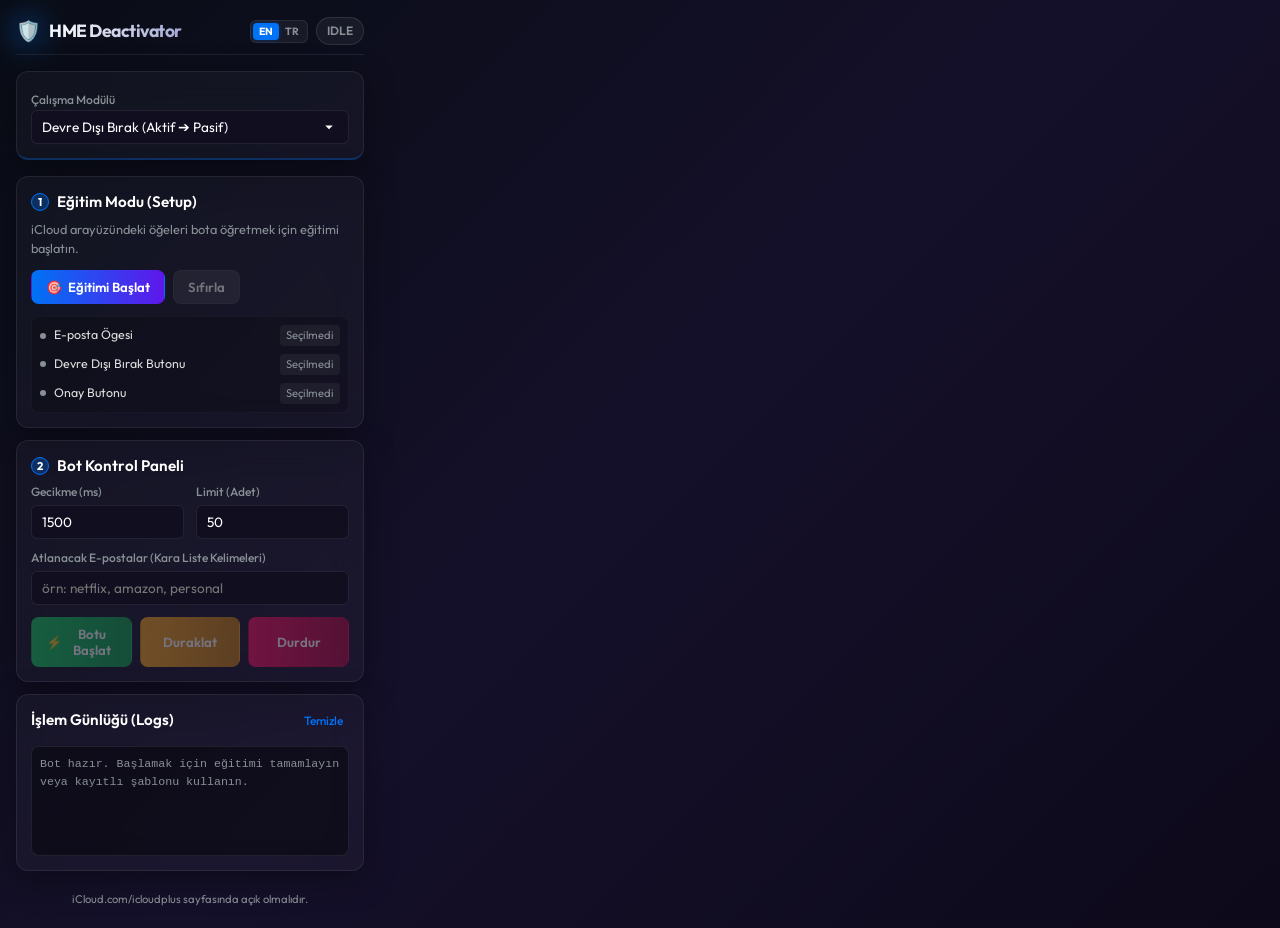
==== popup.html @ a105c4ac "feat: initial release of trainable icloud hide my email bulk deactivator & deleter" ====
<!DOCTYPE html>
<html lang="tr">
<head>
  <meta charset="UTF-8">
  <meta name="viewport" content="width=device-width, initial-scale=1.0">
  <title>iCloud Hide My Email Deactivator</title>
  <link rel="stylesheet" href="popup.css">
  <link rel="preconnect" href="https://fonts.googleapis.com">
  <link rel="preconnect" href="https://fonts.gstatic.com" crossorigin>
  <link href="https://fonts.googleapis.com/css2?family=Outfit:wght@300;400;500;600;700&display=swap" rel="stylesheet">
</head>
<body>
  <div class="app-container">
    <!-- Header -->
    <header class="app-header">
      <div class="logo-area">
        <div class="logo-glow"></div>
        <span class="logo-icon">🛡️</span>
        <h1>HME Deactivator</h1>
      </div>
      <div class="header-right">
        <div class="lang-switch">
          <button id="btnLangEN" class="lang-btn active">EN</button>
          <button id="btnLangTR" class="lang-btn">TR</button>
        </div>
        <div class="status-badge" id="botStatusBadge">Idle</div>
      </div>
    </header>

    <!-- Mode Selector Card -->
    <section class="card glass-card mode-card">
      <div class="form-group">
        <label for="selectMode">Çalışma Modülü</label>
        <select id="selectMode" class="select-dropdown">
          <option value="deactivate">Devre Dışı Bırak (Aktif ➔ Pasif)</option>
          <option value="delete">Kalıcı Olarak Sil (Pasif ➔ Sil)</option>
        </select>
      </div>
    </section>

    <!-- Main Content Grid -->
    <main class="app-content">
      <!-- Section 1: Training -->
      <section class="card glass-card">
        <div class="card-header">
          <span class="step-num">1</span>
          <h2>Eğitim Modu (Setup)</h2>
        </div>
        <p class="card-desc">iCloud arayüzündeki öğeleri bota öğretmek için eğitimi başlatın.</p>
        
        <div class="btn-group">
          <button id="btnStartTraining" class="btn btn-primary">
            <span class="btn-icon">🎯</span> Eğitimi Başlat
          </button>
          <button id="btnResetTraining" class="btn btn-secondary" disabled>
            Sıfırla
          </button>
        </div>

        <!-- Selector status list -->
        <div class="selector-status-list">
          <div class="selector-item" id="selEmail">
            <span class="dot"></span>
            <span class="label">E-posta Ögesi</span>
            <span class="badge" id="badgeEmail">Seçilmedi</span>
          </div>
          <div class="selector-item" id="selDeactivate">
            <span class="dot"></span>
            <span class="label">Devre Dışı Bırak Butonu</span>
            <span class="badge" id="badgeDeactivate">Seçilmedi</span>
          </div>
          <div class="selector-item" id="selConfirm">
            <span class="dot"></span>
            <span class="label">Onay Butonu</span>
            <span class="badge" id="badgeConfirm">Seçilmedi</span>
          </div>
        </div>
      </section>

      <!-- Section 2: Configuration & Control -->
      <section class="card glass-card">
        <div class="card-header">
          <span class="step-num">2</span>
          <h2>Bot Kontrol Paneli</h2>
        </div>
        
        <div class="form-group row">
          <div class="col">
            <label for="inputDelay">Gecikme (ms)</label>
            <input type="number" id="inputDelay" min="500" max="10000" value="1500" step="100">
          </div>
          <div class="col">
            <label for="inputLimit">Limit (Adet)</label>
            <input type="number" id="inputLimit" min="1" max="1000" value="50">
          </div>
        </div>

        <div class="form-group" style="margin-top: 10px; display: flex; flex-direction: column; gap: 4px;">
          <label for="inputFlags">Atlanacak E-postalar (Kara Liste Kelimeleri)</label>
          <input type="text" id="inputFlags" placeholder="örn: netflix, amazon, personal">
        </div>

        <div class="btn-group-row">
          <button id="btnStartBot" class="btn btn-success" disabled>
            <span class="btn-icon">⚡</span> Botu Başlat
          </button>
          <button id="btnPauseBot" class="btn btn-warning" disabled>
            Duraklat
          </button>
          <button id="btnStopBot" class="btn btn-danger" disabled>
            Durdur
          </button>
        </div>

        <!-- Progress bar container -->
        <div class="progress-container hidden" id="progressContainer">
          <div class="progress-info">
            <span id="progressText">İlerleme: 0 / 50</span>
            <span id="progressPercent">0%</span>
          </div>
          <div class="progress-bar-bg">
            <div class="progress-bar-fill" id="progressBarFill" style="width: 0%;"></div>
          </div>
        </div>
      </section>

      <!-- Section 3: Live Logs -->
      <section class="card glass-card log-card">
        <div class="card-header justify-between">
          <h2>İşlem Günlüğü (Logs)</h2>
          <button id="btnClearLogs" class="btn-text">Temizle</button>
        </div>
        <div class="log-console" id="logConsole">
          <div class="log-entry system">Bot hazır. Başlamak için eğitimi tamamlayın veya kayıtlı şablonu kullanın.</div>
        </div>
      </section>
    </main>

    <!-- Footer -->
    <footer class="app-footer">
      <span>iCloud.com/icloudplus sayfasında açık olmalıdır.</span>
    </footer>
  </div>
  <script src="popup.js"></script>
</body>
</html>
---- popup.css ----
/* Global CSS Custom Properties for Design System */
:root {
  --font-family: 'Outfit', -apple-system, BlinkMacSystemFont, 'Segoe UI', Roboto, sans-serif;
  --bg-gradient: linear-gradient(135deg, #090d16 0%, #15102a 50%, #0d091a 100%);
  --card-bg: rgba(255, 255, 255, 0.03);
  --card-border: rgba(255, 255, 255, 0.08);
  --glass-glow: 0 8px 32px 0 rgba(0, 0, 0, 0.37);
  
  /* Accent Colors */
  --color-primary: #0072f5;
  --color-primary-glow: rgba(0, 114, 245, 0.3);
  --color-secondary: rgba(255, 255, 255, 0.15);
  --color-success: #17c964;
  --color-success-glow: rgba(23, 201, 100, 0.3);
  --color-warning: #f5a524;
  --color-warning-glow: rgba(245, 165, 36, 0.3);
  --color-danger: #f31260;
  --color-danger-glow: rgba(243, 18, 96, 0.3);
  --color-text: #ecedd6;
  --color-text-muted: #889096;
}

* {
  box-sizing: border-box;
  margin: 0;
  padding: 0;
}

body {
  width: 380px;
  background: var(--bg-gradient);
  font-family: var(--font-family);
  color: var(--color-text);
  overflow-x: hidden;
  padding: 16px;
  line-height: 1.5;
}

.app-container {
  display: flex;
  flex-direction: column;
  gap: 16px;
}

/* Header */
.app-header {
  display: flex;
  justify-content: space-between;
  align-items: center;
  padding-bottom: 8px;
  border-bottom: 1px solid var(--card-border);
}

.logo-area {
  position: relative;
  display: flex;
  align-items: center;
  gap: 8px;
}

.logo-glow {
  position: absolute;
  width: 24px;
  height: 24px;
  background: var(--color-primary);
  filter: blur(15px);
  opacity: 0.6;
  border-radius: 50%;
  left: 0;
}

.logo-icon {
  font-size: 1.25rem;
  z-index: 1;
}

.app-header h1 {
  font-size: 1.1rem;
  font-weight: 700;
  background: linear-gradient(90deg, #ffffff 0%, #a2a8d3 100%);
  -webkit-background-clip: text;
  -webkit-text-fill-color: transparent;
  letter-spacing: -0.5px;
}

.status-badge {
  font-size: 0.75rem;
  font-weight: 600;
  padding: 4px 10px;
  border-radius: 99px;
  text-transform: uppercase;
  background: rgba(255, 255, 255, 0.05);
  border: 1px solid rgba(255, 255, 255, 0.1);
  color: var(--color-text-muted);
  transition: all 0.3s ease;
}

.status-badge.active {
  background: var(--color-success-glow);
  border-color: var(--color-success);
  color: #fff;
  box-shadow: 0 0 10px var(--color-success-glow);
}

.status-badge.training {
  background: var(--color-primary-glow);
  border-color: var(--color-primary);
  color: #fff;
  box-shadow: 0 0 10px var(--color-primary-glow);
  animation: pulse 1.5s infinite alternate;
}

.status-badge.paused {
  background: var(--color-warning-glow);
  border-color: var(--color-warning);
  color: #fff;
}

/* Cards & Layout */
.app-content {
  display: flex;
  flex-direction: column;
  gap: 12px;
}

.card {
  background: var(--card-bg);
  border: 1px solid var(--card-border);
  backdrop-filter: blur(16px);
  -webkit-backdrop-filter: blur(16px);
  border-radius: 12px;
  padding: 14px;
  box-shadow: var(--glass-glow);
  transition: transform 0.2s ease, border-color 0.2s ease;
}

.card:hover {
  border-color: rgba(255, 255, 255, 0.15);
}

.card-header {
  display: flex;
  align-items: center;
  gap: 8px;
  margin-bottom: 6px;
}

.card-header h2 {
  font-size: 0.95rem;
  font-weight: 600;
  color: #ffffff;
}

.step-num {
  display: flex;
  align-items: center;
  justify-content: center;
  width: 18px;
  height: 18px;
  background: var(--color-primary-glow);
  border: 1px solid var(--color-primary);
  border-radius: 50%;
  font-size: 0.7rem;
  font-weight: 700;
  color: #fff;
}

.card-desc {
  font-size: 0.8rem;
  color: var(--color-text-muted);
  margin-bottom: 12px;
}

/* Form inputs & Buttons */
.btn-group {
  display: flex;
  gap: 8px;
  margin-bottom: 12px;
}

.btn-group-row {
  display: flex;
  gap: 8px;
  margin-top: 12px;
}

.btn-group-row .btn {
  flex: 1;
}

.btn {
  font-family: var(--font-family);
  font-size: 0.825rem;
  font-weight: 600;
  padding: 8px 14px;
  border-radius: 8px;
  border: 1px solid transparent;
  cursor: pointer;
  transition: all 0.2s cubic-bezier(0.4, 0, 0.2, 1);
  display: inline-flex;
  align-items: center;
  justify-content: center;
  gap: 6px;
}

.btn:disabled {
  opacity: 0.4;
  cursor: not-allowed;
  transform: none !important;
  box-shadow: none !important;
}

.btn-primary {
  background: linear-gradient(90deg, #0072f5 0%, #5e17eb 100%);
  color: white;
}

.btn-primary:hover:not(:disabled) {
  transform: translateY(-1px);
  box-shadow: 0 4px 12px var(--color-primary-glow);
}

.btn-secondary {
  background: var(--color-secondary);
  color: white;
  border-color: rgba(255, 255, 255, 0.05);
}

.btn-secondary:hover:not(:disabled) {
  background: rgba(255, 255, 255, 0.2);
}

.btn-success {
  background: linear-gradient(90deg, #17c964 0%, #12a150 100%);
  color: white;
}

.btn-success:hover:not(:disabled) {
  transform: translateY(-1px);
  box-shadow: 0 4px 12px var(--color-success-glow);
}

.btn-warning {
  background: linear-gradient(90deg, #f5a524 0%, #c27d14 100%);
  color: white;
}

.btn-warning:hover:not(:disabled) {
  transform: translateY(-1px);
  box-shadow: 0 4px 12px var(--color-warning-glow);
}

.btn-danger {
  background: linear-gradient(90deg, #f31260 0%, #ac0c41 100%);
  color: white;
}

.btn-danger:hover:not(:disabled) {
  transform: translateY(-1px);
  box-shadow: 0 4px 12px var(--color-danger-glow);
}

.btn-text {
  font-family: var(--font-family);
  background: none;
  border: none;
  color: var(--color-primary);
  font-size: 0.75rem;
  font-weight: 500;
  cursor: pointer;
  padding: 2px 6px;
  border-radius: 4px;
}

.btn-text:hover {
  background: rgba(0, 114, 245, 0.1);
}

/* Selector Status List */
.selector-status-list {
  background: rgba(0, 0, 0, 0.2);
  border-radius: 8px;
  border: 1px solid rgba(255, 255, 255, 0.03);
  padding: 8px;
  display: flex;
  flex-direction: column;
  gap: 8px;
}

.selector-item {
  display: flex;
  align-items: center;
  gap: 8px;
  font-size: 0.775rem;
}

.selector-item .dot {
  width: 6px;
  height: 6px;
  border-radius: 50%;
  background: var(--color-text-muted);
  transition: background 0.3s ease, box-shadow 0.3s ease;
}

.selector-item.configured .dot {
  background: var(--color-success);
  box-shadow: 0 0 6px var(--color-success);
}

.selector-item.active .dot {
  background: var(--color-primary);
  box-shadow: 0 0 6px var(--color-primary);
  animation: pulse-dot 1s infinite alternate;
}

.selector-item .label {
  flex-grow: 1;
  color: #dddddd;
}

.selector-item .badge {
  font-size: 0.7rem;
  padding: 2px 6px;
  border-radius: 4px;
  background: rgba(255, 255, 255, 0.05);
  color: var(--color-text-muted);
}

.selector-item.configured .badge {
  background: rgba(23, 201, 100, 0.1);
  color: var(--color-success);
  border: 1px solid rgba(23, 201, 100, 0.2);
}

.selector-item.active .badge {
  background: rgba(0, 114, 245, 0.1);
  color: var(--color-primary);
  border: 1px solid rgba(0, 114, 245, 0.2);
}

/* Config Grid */
.form-group.row {
  display: flex;
  gap: 12px;
}

.col {
  flex: 1;
  display: flex;
  flex-direction: column;
  gap: 4px;
}

label {
  font-size: 0.75rem;
  color: var(--color-text-muted);
  font-weight: 500;
}

input[type="number"], input[type="text"], select.select-dropdown {
  font-family: var(--font-family);
  background: #110e20;
  border: 1px solid var(--card-border);
  border-radius: 6px;
  padding: 7px 10px;
  color: #ffffff;
  font-size: 0.85rem;
  width: 100%;
  transition: border-color 0.2s ease, box-shadow 0.2s ease;
}

select.select-dropdown {
  appearance: none;
  -webkit-appearance: none;
  background-image: url("data:image/svg+xml;utf8,<svg fill='white' height='24' viewBox='0 0 24 24' width='24' xmlns='http://www.w3.org/2000/svg'><path d='M7 10l5 5 5-5z'/><path d='M0 0h24v24H0z' fill='none'/></svg>");
  background-repeat: no-repeat;
  background-position: right 10px center;
  background-size: 18px;
  padding-right: 30px;
  cursor: pointer;
}

input[type="number"]:focus, input[type="text"]:focus, select.select-dropdown:focus {
  outline: none;
  border-color: var(--color-primary);
  box-shadow: 0 0 0 2px var(--color-primary-glow);
}

.mode-card {
  border-bottom: 2px solid var(--color-primary-glow) !important;
}

/* Progress bar */
.progress-container {
  margin-top: 14px;
  display: flex;
  flex-direction: column;
  gap: 6px;
  animation: fadeIn 0.3s ease;
}

.progress-info {
  display: flex;
  justify-content: space-between;
  font-size: 0.75rem;
  font-weight: 500;
}

.progress-bar-bg {
  height: 6px;
  background: rgba(255, 255, 255, 0.05);
  border-radius: 3px;
  overflow: hidden;
  border: 1px solid rgba(255, 255, 255, 0.02);
}

.progress-bar-fill {
  height: 100%;
  background: linear-gradient(90deg, #0072f5 0%, #17c964 100%);
  border-radius: 3px;
  transition: width 0.3s cubic-bezier(0.4, 0, 0.2, 1);
}

/* Log Card */
.log-card {
  flex-grow: 1;
  display: flex;
  flex-direction: column;
  gap: 8px;
}

.justify-between {
  justify-content: space-between;
}

.log-console {
  background: rgba(0, 0, 0, 0.4);
  border: 1px solid var(--card-border);
  border-radius: 8px;
  padding: 8px;
  font-family: monospace;
  font-size: 0.725rem;
  height: 110px;
  overflow-y: auto;
  display: flex;
  flex-direction: column;
  gap: 4px;
  scroll-behavior: smooth;
}

/* Custom Scrollbar for Logs */
.log-console::-webkit-scrollbar {
  width: 6px;
}
.log-console::-webkit-scrollbar-track {
  background: transparent;
}
.log-console::-webkit-scrollbar-thumb {
  background: rgba(255, 255, 255, 0.15);
  border-radius: 3px;
}
.log-console::-webkit-scrollbar-thumb:hover {
  background: rgba(255, 255, 255, 0.3);
}

.log-entry {
  color: #a2a8d3;
  word-break: break-all;
}

.log-entry.system {
  color: #889096;
}

.log-entry.success {
  color: #17c964;
}

.log-entry.error {
  color: #f31260;
  font-weight: 500;
}

.log-entry.info {
  color: #0072f5;
}

.log-entry.warning {
  color: #f5a524;
}

/* Footer */
.app-footer {
  text-align: center;
  font-size: 0.7rem;
  color: var(--color-text-muted);
  padding: 4px;
}

/* Utility classes */
.hidden {
  display: none !important;
}

/* Animations */
@keyframes pulse {
  0% {
    box-shadow: 0 0 5px var(--color-primary-glow);
  }
  100% {
    box-shadow: 0 0 15px var(--color-primary-glow);
  }
}

@keyframes pulse-dot {
  0% {
    opacity: 0.6;
    transform: scale(0.9);
  }
  100% {
    opacity: 1;
    transform: scale(1.15);
  }
}

@keyframes fadeIn {
  from {
    opacity: 0;
    transform: translateY(4px);
  }
  to {
    opacity: 1;
    transform: translateY(0);
  }
}

.header-right {
  display: flex;
  align-items: center;
  gap: 8px;
}

.lang-switch {
  display: flex;
  background: rgba(255, 255, 255, 0.05);
  border: 1px solid rgba(255, 255, 255, 0.08);
  border-radius: 6px;
  padding: 2px;
}

.lang-btn {
  font-family: var(--font-family);
  font-size: 0.65rem;
  font-weight: 700;
  padding: 2px 6px;
  border: none;
  background: none;
  color: var(--color-text-muted);
  cursor: pointer;
  border-radius: 4px;
  transition: all 0.2s;
}

.lang-btn.active {
  background: var(--color-primary);
  color: #fff;
  box-shadow: 0 0 5px var(--color-primary-glow);
}

.lang-btn:hover:not(.active) {
  color: #fff;
  background: rgba(255, 255, 255, 0.05);
}
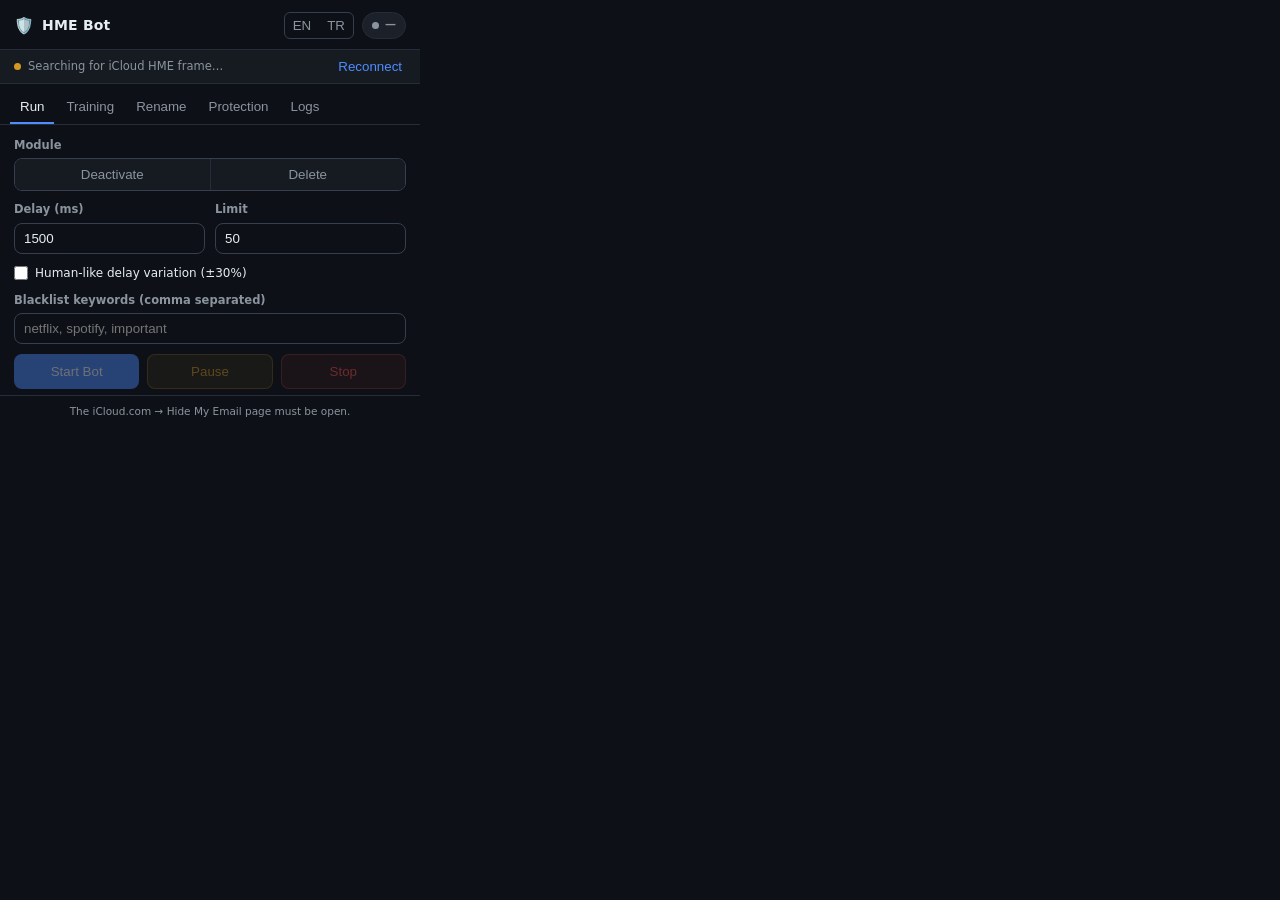
==== commit d7d35d3c: "v2.0: frame-aware single overlay, verified steps, bulk rename + protection list, modern dark UI - Fi" ====
--- a/popup.html
+++ b/popup.html
@@ -1,146 +1,200 @@
 <!DOCTYPE html>
-<html lang="tr">
+<html lang="en">
 <head>
   <meta charset="UTF-8">
   <meta name="viewport" content="width=device-width, initial-scale=1.0">
-  <title>iCloud Hide My Email Deactivator</title>
+  <title>HME Bot</title>
   <link rel="stylesheet" href="popup.css">
-  <link rel="preconnect" href="https://fonts.googleapis.com">
-  <link rel="preconnect" href="https://fonts.gstatic.com" crossorigin>
-  <link href="https://fonts.googleapis.com/css2?family=Outfit:wght@300;400;500;600;700&display=swap" rel="stylesheet">
 </head>
 <body>
-  <div class="app-container">
-    <!-- Header -->
-    <header class="app-header">
-      <div class="logo-area">
-        <div class="logo-glow"></div>
-        <span class="logo-icon">🛡️</span>
-        <h1>HME Deactivator</h1>
-      </div>
-      <div class="header-right">
-        <div class="lang-switch">
-          <button id="btnLangEN" class="lang-btn active">EN</button>
-          <button id="btnLangTR" class="lang-btn">TR</button>
-        </div>
-        <div class="status-badge" id="botStatusBadge">Idle</div>
-      </div>
-    </header>
-
-    <!-- Mode Selector Card -->
-    <section class="card glass-card mode-card">
-      <div class="form-group">
-        <label for="selectMode">Çalışma Modülü</label>
-        <select id="selectMode" class="select-dropdown">
-          <option value="deactivate">Devre Dışı Bırak (Aktif ➔ Pasif)</option>
-          <option value="delete">Kalıcı Olarak Sil (Pasif ➔ Sil)</option>
-        </select>
-      </div>
-    </section>
-
-    <!-- Main Content Grid -->
-    <main class="app-content">
-      <!-- Section 1: Training -->
-      <section class="card glass-card">
-        <div class="card-header">
-          <span class="step-num">1</span>
-          <h2>Eğitim Modu (Setup)</h2>
-        </div>
-        <p class="card-desc">iCloud arayüzündeki öğeleri bota öğretmek için eğitimi başlatın.</p>
-        
-        <div class="btn-group">
-          <button id="btnStartTraining" class="btn btn-primary">
-            <span class="btn-icon">🎯</span> Eğitimi Başlat
-          </button>
-          <button id="btnResetTraining" class="btn btn-secondary" disabled>
-            Sıfırla
-          </button>
-        </div>
-
-        <!-- Selector status list -->
-        <div class="selector-status-list">
-          <div class="selector-item" id="selEmail">
-            <span class="dot"></span>
-            <span class="label">E-posta Ögesi</span>
-            <span class="badge" id="badgeEmail">Seçilmedi</span>
-          </div>
-          <div class="selector-item" id="selDeactivate">
-            <span class="dot"></span>
-            <span class="label">Devre Dışı Bırak Butonu</span>
-            <span class="badge" id="badgeDeactivate">Seçilmedi</span>
-          </div>
-          <div class="selector-item" id="selConfirm">
-            <span class="dot"></span>
-            <span class="label">Onay Butonu</span>
-            <span class="badge" id="badgeConfirm">Seçilmedi</span>
-          </div>
-        </div>
-      </section>
-
-      <!-- Section 2: Configuration & Control -->
-      <section class="card glass-card">
-        <div class="card-header">
-          <span class="step-num">2</span>
-          <h2>Bot Kontrol Paneli</h2>
-        </div>
-        
-        <div class="form-group row">
-          <div class="col">
-            <label for="inputDelay">Gecikme (ms)</label>
-            <input type="number" id="inputDelay" min="500" max="10000" value="1500" step="100">
-          </div>
-          <div class="col">
-            <label for="inputLimit">Limit (Adet)</label>
-            <input type="number" id="inputLimit" min="1" max="1000" value="50">
-          </div>
-        </div>
-
-        <div class="form-group" style="margin-top: 10px; display: flex; flex-direction: column; gap: 4px;">
-          <label for="inputFlags">Atlanacak E-postalar (Kara Liste Kelimeleri)</label>
-          <input type="text" id="inputFlags" placeholder="örn: netflix, amazon, personal">
-        </div>
-
-        <div class="btn-group-row">
-          <button id="btnStartBot" class="btn btn-success" disabled>
-            <span class="btn-icon">⚡</span> Botu Başlat
-          </button>
-          <button id="btnPauseBot" class="btn btn-warning" disabled>
-            Duraklat
-          </button>
-          <button id="btnStopBot" class="btn btn-danger" disabled>
-            Durdur
-          </button>
-        </div>
-
-        <!-- Progress bar container -->
-        <div class="progress-container hidden" id="progressContainer">
-          <div class="progress-info">
-            <span id="progressText">İlerleme: 0 / 50</span>
-            <span id="progressPercent">0%</span>
-          </div>
-          <div class="progress-bar-bg">
-            <div class="progress-bar-fill" id="progressBarFill" style="width: 0%;"></div>
-          </div>
-        </div>
-      </section>
-
-      <!-- Section 3: Live Logs -->
-      <section class="card glass-card log-card">
-        <div class="card-header justify-between">
-          <h2>İşlem Günlüğü (Logs)</h2>
-          <button id="btnClearLogs" class="btn-text">Temizle</button>
-        </div>
-        <div class="log-console" id="logConsole">
-          <div class="log-entry system">Bot hazır. Başlamak için eğitimi tamamlayın veya kayıtlı şablonu kullanın.</div>
-        </div>
-      </section>
-    </main>
-
-    <!-- Footer -->
-    <footer class="app-footer">
-      <span>iCloud.com/icloudplus sayfasında açık olmalıdır.</span>
-    </footer>
+  <header class="app-header">
+    <div class="brand">
+      <span class="brand-icon">🛡️</span>
+      <h1>HME Bot</h1>
+    </div>
+    <div class="header-right">
+      <div class="lang-switch" role="group">
+        <button id="btnLangEN" class="lang-btn">EN</button>
+        <button id="btnLangTR" class="lang-btn">TR</button>
+      </div>
+      <span id="statusChip" class="chip"><i class="chip-dot"></i><span id="statusChipText">—</span></span>
+    </div>
+  </header>
+
+  <div id="connBar" class="conn">
+    <span id="connDot" class="conn-dot"></span>
+    <span id="connText" data-i18n="conn_searching">Searching for iCloud HME frame…</span>
+    <button id="btnReconnect" class="link-btn" title="Reconnect" data-i18n="btn_reconnect">Reconnect</button>
   </div>
+
+  <nav class="tabs" id="tabs">
+    <button class="tab active" data-tab="run" data-i18n="tab_run">Run</button>
+    <button class="tab" data-tab="training" data-i18n="tab_training">Training</button>
+    <button class="tab" data-tab="rename" data-i18n="tab_rename">Rename</button>
+    <button class="tab" data-tab="protect" data-i18n="tab_protect">Protection</button>
+    <button class="tab" data-tab="logs" data-i18n="tab_logs">Logs</button>
+  </nav>
+
+  <main>
+    <!-- ================= RUN ================= -->
+    <section id="panel-run" class="panel">
+      <div class="field">
+        <label data-i18n="label_module">Module</label>
+        <div class="seg" id="modeSeg">
+          <button type="button" data-mode="deactivate" data-i18n="mode_deactivate">Deactivate</button>
+          <button type="button" data-mode="delete" data-i18n="mode_delete">Delete</button>
+        </div>
+      </div>
+
+      <div class="grid2">
+        <div class="field">
+          <label for="inputDelay" data-i18n="label_delay">Delay (ms)</label>
+          <input type="number" id="inputDelay" min="500" max="10000" step="100" value="1500">
+        </div>
+        <div class="field">
+          <label for="inputLimit" data-i18n="label_limit">Limit</label>
+          <input type="number" id="inputLimit" min="1" max="1000" value="50">
+        </div>
+      </div>
+
+      <label class="check">
+        <input type="checkbox" id="chkJitter">
+        <span data-i18n="label_jitter">Human-like delay variation (±30%)</span>
+      </label>
+
+      <div class="field">
+        <label for="inputFlags" data-i18n="label_flags">Blacklist keywords (comma separated)</label>
+        <input type="text" id="inputFlags" placeholder="netflix, spotify, important">
+      </div>
+
+      <div id="protectNote" class="note hidden">
+        <span data-i18n="protect_note">Protected addresses are skipped in Delete mode:</span>
+        <b id="protectCountRun">0</b>
+      </div>
+
+      <div class="btn-row">
+        <button id="btnStartBot" class="btn primary" disabled><span data-i18n="btn_start_bot">Start Bot</span></button>
+        <button id="btnPauseBot" class="btn warn" disabled data-i18n="btn_pause">Pause</button>
+        <button id="btnStopBot" class="btn danger" disabled data-i18n="btn_stop">Stop</button>
+      </div>
+
+      <div id="progressBox" class="progress-box hidden">
+        <div class="progress-info">
+          <span id="progressText">0 / 50</span>
+          <span id="progressPct">0%</span>
+        </div>
+        <div class="bar"><div id="progressFill" class="bar-fill"></div></div>
+        <div class="counters">
+          <span class="c-ok">✓ <b id="cntOk">0</b></span>
+          <span class="c-skip">⛔ <b id="cntSkip">0</b></span>
+          <span class="c-fail">✗ <b id="cntFail">0</b></span>
+          <span class="c-mm" id="cntMismatchBox">⊘ <b id="cntMismatch">0</b></span>
+        </div>
+        <div id="currentRow" class="current hidden"></div>
+      </div>
+
+      <div id="summaryBox" class="summary hidden"></div>
+    </section>
+
+    <!-- ================= TRAINING ================= -->
+    <section id="panel-training" class="panel hidden">
+      <p class="desc" data-i18n="training_desc">Teach the bot which elements to click. Training is saved per module and survives page reloads.</p>
+
+      <div class="field">
+        <label data-i18n="label_module">Module</label>
+        <div class="seg" id="trainModeSeg">
+          <button type="button" data-mode="deactivate" data-i18n="mode_deactivate">Deactivate</button>
+          <button type="button" data-mode="delete" data-i18n="mode_delete">Delete</button>
+          <button type="button" data-mode="rename" data-i18n="mode_rename">Rename</button>
+        </div>
+      </div>
+
+      <ol class="steps" id="stepList">
+        <li class="step" id="step1"><span class="step-num">1</span><span class="step-label" id="stepLabel1">—</span><span class="badge" id="badge1">—</span></li>
+        <li class="step" id="step2"><span class="step-num">2</span><span class="step-label" id="stepLabel2">—</span><span class="badge" id="badge2">—</span></li>
+        <li class="step" id="step3"><span class="step-num">3</span><span class="step-label" id="stepLabel3">—</span><span class="badge" id="badge3">—</span></li>
+      </ol>
+
+      <div class="btn-row">
+        <button id="btnStartTraining" class="btn primary" disabled data-i18n="btn_start_training">Start Training</button>
+        <button id="btnResetTraining" class="btn ghost" disabled data-i18n="btn_reset">Reset</button>
+      </div>
+      <p class="hint" data-i18n="training_hint">Start training, then click the 3 elements on the iCloud page, in order.</p>
+    </section>
+
+    <!-- ================= RENAME ================= -->
+    <section id="panel-rename" class="panel hidden">
+      <p class="desc" data-i18n="rename_desc">Paste addresses (one per line). The bot finds each one in the active + inactive lists and sets its label. Requires the Rename training.</p>
+
+      <div class="field">
+        <label for="txtTargets" data-i18n="label_targets">Email list</label>
+        <textarea id="txtTargets" rows="6" spellcheck="false" placeholder="yunus-kurtlar7r@icloud.com&#10;uzunyay.eser3w@icloud.com"></textarea>
+        <div id="parseInfo" class="hint"></div>
+      </div>
+
+      <div class="field">
+        <label for="inputNewLabel" data-i18n="label_new_label">New label</label>
+        <input type="text" id="inputNewLabel" placeholder="sakın silme">
+      </div>
+
+      <label class="check">
+        <input type="checkbox" id="chkAutoProtect" checked>
+        <span data-i18n="label_auto_protect">Automatically add renamed addresses to the protection list</span>
+      </label>
+
+      <div class="btn-row">
+        <button id="btnStartRename" class="btn primary" disabled data-i18n="btn_start_rename">Start Rename</button>
+        <button id="btnStopRename" class="btn danger" disabled data-i18n="btn_stop">Stop</button>
+      </div>
+
+      <div id="renameProgress" class="progress-box hidden">
+        <div class="progress-info"><span id="renameProgressText">0 / 0</span><span id="renameProgressPct">0%</span></div>
+        <div class="bar"><div id="renameProgressFill" class="bar-fill"></div></div>
+      </div>
+      <div id="renameResults" class="results hidden"></div>
+    </section>
+
+    <!-- ================= PROTECTION ================= -->
+    <section id="panel-protect" class="panel hidden">
+      <p class="desc" data-i18n="protect_desc">Protected addresses are never clicked during a Delete run. Protection uses both the exact address list and the protected label (double safety).</p>
+
+      <div class="field">
+        <label for="inputProtLabel" data-i18n="label_protected_label">Protected label</label>
+        <input type="text" id="inputProtLabel" placeholder="sakın silme">
+      </div>
+
+      <div class="field">
+        <label for="txtProtAdd" data-i18n="label_add_emails">Add addresses (one per line)</label>
+        <textarea id="txtProtAdd" rows="3" spellcheck="false" placeholder="address@icloud.com"></textarea>
+        <div class="btn-row">
+          <button id="btnProtAdd" class="btn ghost" data-i18n="btn_add">Add</button>
+          <button id="btnProtCopy" class="btn ghost" data-i18n="btn_copy_list">Copy list</button>
+          <button id="btnProtClear" class="btn ghost danger-text" data-i18n="btn_clear_list">Clear list</button>
+        </div>
+      </div>
+
+      <div class="prot-head">
+        <span data-i18n="label_protected_list">Protected addresses</span>
+        <b id="protCount">0</b>
+      </div>
+      <ul id="protList" class="prot-list"></ul>
+      <p id="protEmpty" class="hint" data-i18n="prot_empty">List is empty. Add addresses manually or via the Rename tab.</p>
+    </section>
+
+    <!-- ================= LOGS ================= -->
+    <section id="panel-logs" class="panel hidden">
+      <div class="logs-head">
+        <span data-i18n="title_logs">Process logs</span>
+        <button id="btnClearLogs" class="link-btn" data-i18n="btn_clear">Clear</button>
+      </div>
+      <div id="logConsole" class="log-console"></div>
+    </section>
+  </main>
+
+  <footer class="app-footer">
+    <span data-i18n="footer_text">The iCloud.com → Hide My Email page must be open.</span>
+  </footer>
+
   <script src="popup.js"></script>
 </body>
 </html>
--- a/popup.css
+++ b/popup.css
@@ -1,573 +1,273 @@
-/* Global CSS Custom Properties for Design System */
+/* HME Bot — popup, modern dark minimal */
 :root {
-  --font-family: 'Outfit', -apple-system, BlinkMacSystemFont, 'Segoe UI', Roboto, sans-serif;
-  --bg-gradient: linear-gradient(135deg, #090d16 0%, #15102a 50%, #0d091a 100%);
-  --card-bg: rgba(255, 255, 255, 0.03);
-  --card-border: rgba(255, 255, 255, 0.08);
-  --glass-glow: 0 8px 32px 0 rgba(0, 0, 0, 0.37);
-  
-  /* Accent Colors */
-  --color-primary: #0072f5;
-  --color-primary-glow: rgba(0, 114, 245, 0.3);
-  --color-secondary: rgba(255, 255, 255, 0.15);
-  --color-success: #17c964;
-  --color-success-glow: rgba(23, 201, 100, 0.3);
-  --color-warning: #f5a524;
-  --color-warning-glow: rgba(245, 165, 36, 0.3);
-  --color-danger: #f31260;
-  --color-danger-glow: rgba(243, 18, 96, 0.3);
-  --color-text: #ecedd6;
-  --color-text-muted: #889096;
-}
-
-* {
-  box-sizing: border-box;
-  margin: 0;
-  padding: 0;
-}
-
-body {
-  width: 380px;
-  background: var(--bg-gradient);
-  font-family: var(--font-family);
-  color: var(--color-text);
-  overflow-x: hidden;
-  padding: 16px;
-  line-height: 1.5;
-}
-
-.app-container {
-  display: flex;
-  flex-direction: column;
-  gap: 16px;
-}
-
-/* Header */
+  --bg: #0d1117;
+  --panel: #161b22;
+  --panel-2: #1c2129;
+  --border: #262d38;
+  --border-strong: #363f4d;
+  --text: #e6edf3;
+  --muted: #8b949e;
+  --accent: #4f8cff;
+  --accent-hover: #6ba1ff;
+  --ok: #3fb950;
+  --warn: #d29922;
+  --danger: #f85149;
+  --radius: 8px;
+}
+
+* { box-sizing: border-box; margin: 0; padding: 0; }
+
+html, body {
+  width: 420px;
+  background: var(--bg);
+  color: var(--text);
+  font: 13px/1.5 -apple-system, BlinkMacSystemFont, "Segoe UI", system-ui, sans-serif;
+}
+
+.hidden { display: none !important; }
+
+/* ---------- Header ---------- */
 .app-header {
-  display: flex;
-  justify-content: space-between;
-  align-items: center;
-  padding-bottom: 8px;
-  border-bottom: 1px solid var(--card-border);
-}
-
-.logo-area {
-  position: relative;
-  display: flex;
-  align-items: center;
-  gap: 8px;
-}
-
-.logo-glow {
-  position: absolute;
-  width: 24px;
-  height: 24px;
-  background: var(--color-primary);
-  filter: blur(15px);
-  opacity: 0.6;
-  border-radius: 50%;
-  left: 0;
-}
-
-.logo-icon {
-  font-size: 1.25rem;
-  z-index: 1;
-}
-
-.app-header h1 {
-  font-size: 1.1rem;
-  font-weight: 700;
-  background: linear-gradient(90deg, #ffffff 0%, #a2a8d3 100%);
-  -webkit-background-clip: text;
-  -webkit-text-fill-color: transparent;
-  letter-spacing: -0.5px;
-}
-
-.status-badge {
-  font-size: 0.75rem;
-  font-weight: 600;
-  padding: 4px 10px;
-  border-radius: 99px;
-  text-transform: uppercase;
-  background: rgba(255, 255, 255, 0.05);
-  border: 1px solid rgba(255, 255, 255, 0.1);
-  color: var(--color-text-muted);
-  transition: all 0.3s ease;
-}
-
-.status-badge.active {
-  background: var(--color-success-glow);
-  border-color: var(--color-success);
-  color: #fff;
-  box-shadow: 0 0 10px var(--color-success-glow);
-}
-
-.status-badge.training {
-  background: var(--color-primary-glow);
-  border-color: var(--color-primary);
-  color: #fff;
-  box-shadow: 0 0 10px var(--color-primary-glow);
-  animation: pulse 1.5s infinite alternate;
-}
-
-.status-badge.paused {
-  background: var(--color-warning-glow);
-  border-color: var(--color-warning);
-  color: #fff;
-}
-
-/* Cards & Layout */
-.app-content {
-  display: flex;
-  flex-direction: column;
-  gap: 12px;
-}
-
-.card {
-  background: var(--card-bg);
-  border: 1px solid var(--card-border);
-  backdrop-filter: blur(16px);
-  -webkit-backdrop-filter: blur(16px);
-  border-radius: 12px;
-  padding: 14px;
-  box-shadow: var(--glass-glow);
-  transition: transform 0.2s ease, border-color 0.2s ease;
-}
-
-.card:hover {
-  border-color: rgba(255, 255, 255, 0.15);
-}
-
-.card-header {
-  display: flex;
-  align-items: center;
-  gap: 8px;
-  margin-bottom: 6px;
-}
-
-.card-header h2 {
-  font-size: 0.95rem;
-  font-weight: 600;
-  color: #ffffff;
-}
-
+  display: flex; align-items: center; justify-content: space-between;
+  padding: 12px 14px 10px;
+  border-bottom: 1px solid var(--border);
+}
+.brand { display: flex; align-items: center; gap: 8px; }
+.brand-icon { font-size: 16px; }
+.brand h1 { font-size: 14px; font-weight: 700; letter-spacing: .2px; }
+.header-right { display: flex; align-items: center; gap: 8px; }
+
+.lang-switch {
+  display: flex; border: 1px solid var(--border-strong); border-radius: 6px; overflow: hidden;
+}
+.lang-btn {
+  background: transparent; border: 0; color: var(--muted);
+  font: 600 11px/1 inherit; padding: 5px 8px; cursor: pointer;
+}
+.lang-btn.active { background: var(--accent); color: #fff; }
+
+.chip {
+  display: inline-flex; align-items: center; gap: 6px;
+  padding: 4px 9px; border-radius: 999px;
+  background: var(--panel-2); border: 1px solid var(--border);
+  font-size: 11px; font-weight: 600; color: var(--muted);
+  white-space: nowrap;
+}
+.chip-dot { width: 7px; height: 7px; border-radius: 50%; background: var(--muted); }
+.chip.ok { color: var(--ok); }        .chip.ok .chip-dot { background: var(--ok); }
+.chip.warn { color: var(--warn); }    .chip.warn .chip-dot { background: var(--warn); }
+.chip.run { color: var(--accent); }   .chip.run .chip-dot { background: var(--accent); animation: pulse 1.2s infinite; }
+.chip.err { color: var(--danger); }   .chip.err .chip-dot { background: var(--danger); }
+@keyframes pulse { 50% { opacity: .35; } }
+
+/* ---------- Connection bar ---------- */
+.conn {
+  display: flex; align-items: center; gap: 7px;
+  padding: 7px 14px; font-size: 11.5px; color: var(--muted);
+  background: var(--panel); border-bottom: 1px solid var(--border);
+}
+.conn #connText { flex: 1; overflow: hidden; text-overflow: ellipsis; white-space: nowrap; }
+.conn-dot { width: 7px; height: 7px; border-radius: 50%; background: var(--warn); flex: none; }
+.conn.on .conn-dot { background: var(--ok); }
+.conn.off .conn-dot { background: var(--danger); }
+.link-btn {
+  background: none; border: 0; color: var(--accent); cursor: pointer;
+  font: 600 11px inherit; padding: 2px 4px; border-radius: 4px;
+}
+.link-btn:hover { background: rgba(79, 140, 255, .12); }
+
+/* ---------- Tabs ---------- */
+.tabs {
+  display: flex; gap: 2px; padding: 8px 10px 0;
+  border-bottom: 1px solid var(--border);
+}
+.tab {
+  background: transparent; border: 0; border-bottom: 2px solid transparent;
+  color: var(--muted); font: 600 12px inherit; padding: 7px 10px 8px; cursor: pointer;
+  border-radius: 6px 6px 0 0;
+}
+.tab:hover { color: var(--text); background: var(--panel); }
+.tab.active { color: var(--text); border-bottom-color: var(--accent); }
+.tab.flash { color: var(--accent); background: rgba(79, 140, 255, .1); }
+
+/* ---------- Panels & fields ---------- */
+main { padding: 12px 14px 6px; }
+.panel { display: flex; flex-direction: column; gap: 10px; }
+.desc { color: var(--muted); font-size: 12px; }
+.hint { color: var(--muted); font-size: 11px; margin-top: 4px; }
+
+.field { display: flex; flex-direction: column; gap: 4px; }
+.field > label { font-size: 11.5px; font-weight: 600; color: var(--muted); }
+
+input[type="number"], input[type="text"], textarea, select {
+  width: 100%; background: var(--bg); color: var(--text);
+  border: 1px solid var(--border-strong); border-radius: var(--radius);
+  padding: 7px 9px; font: 12.5px inherit; outline: none;
+}
+textarea { resize: vertical; font-family: ui-monospace, "SF Mono", Menlo, monospace; font-size: 11.5px; line-height: 1.5; }
+input:focus, textarea:focus { border-color: var(--accent); box-shadow: 0 0 0 2px rgba(79, 140, 255, .18); }
+input:disabled, textarea:disabled { opacity: .5; }
+
+.grid2 { display: grid; grid-template-columns: 1fr 1fr; gap: 10px; }
+
+.check { display: flex; align-items: center; gap: 7px; font-size: 12px; color: var(--text); cursor: pointer; }
+.check input { accent-color: var(--accent); width: 14px; height: 14px; }
+
+.note {
+  font-size: 11.5px; color: var(--muted);
+  background: var(--panel); border: 1px solid var(--border);
+  border-left: 3px solid var(--accent);
+  padding: 6px 9px; border-radius: 6px;
+}
+.note b { color: var(--text); }
+
+/* ---------- Segmented mode control ---------- */
+.seg { display: flex; border: 1px solid var(--border-strong); border-radius: var(--radius); overflow: hidden; }
+.seg button {
+  flex: 1; background: var(--panel); border: 0; color: var(--muted);
+  font: 600 12px inherit; padding: 8px 4px; cursor: pointer;
+  border-right: 1px solid var(--border);
+}
+.seg button:last-child { border-right: 0; }
+.seg button.active { background: var(--accent); color: #fff; }
+.seg button:disabled { opacity: .5; cursor: default; }
+
+/* ---------- Buttons ---------- */
+.btn-row { display: flex; gap: 8px; }
+.btn {
+  flex: 1; border: 1px solid transparent; border-radius: var(--radius);
+  font: 600 12.5px inherit; padding: 9px 10px; cursor: pointer;
+  transition: background .15s, opacity .15s;
+}
+.btn:disabled { opacity: .4; cursor: default; }
+.btn.primary { background: var(--accent); color: #fff; }
+.btn.primary:hover:not(:disabled) { background: var(--accent-hover); }
+.btn.warn { background: rgba(210, 153, 34, .16); color: var(--warn); border-color: rgba(210, 153, 34, .4); }
+.btn.warn:hover:not(:disabled) { background: rgba(210, 153, 34, .26); }
+.btn.danger { background: rgba(248, 81, 73, .14); color: var(--danger); border-color: rgba(248, 81, 73, .4); }
+.btn.danger:hover:not(:disabled) { background: rgba(248, 81, 73, .24); }
+.btn.ghost { background: var(--panel-2); color: var(--text); border-color: var(--border-strong); }
+.btn.ghost:hover:not(:disabled) { background: #232a35; }
+.btn.ghost.danger-text { color: var(--danger); }
+
+/* ---------- Progress ---------- */
+.progress-box {
+  background: var(--panel); border: 1px solid var(--border);
+  border-radius: var(--radius); padding: 10px;
+  display: flex; flex-direction: column; gap: 7px;
+}
+.progress-info { display: flex; justify-content: space-between; font-size: 12px; color: var(--muted); }
+.progress-info #progressPct, .progress-info #renameProgressPct { color: var(--text); font-weight: 600; }
+.bar { height: 6px; background: var(--bg); border-radius: 3px; overflow: hidden; }
+.bar-fill { height: 100%; width: 0%; background: linear-gradient(90deg, var(--accent), var(--ok)); border-radius: 3px; transition: width .3s; }
+.counters { display: flex; gap: 12px; font-size: 11.5px; color: var(--muted); }
+.counters b { font-size: 12px; }
+.c-ok b { color: var(--ok); } .c-skip b { color: var(--warn); }
+.c-fail b { color: var(--danger); } .c-mm b { color: var(--muted); }
+.current {
+  font-size: 11px; color: var(--muted); font-family: ui-monospace, Menlo, monospace;
+  white-space: nowrap; overflow: hidden; text-overflow: ellipsis;
+}
+
+.summary {
+  background: var(--panel); border: 1px solid var(--border); border-left: 3px solid var(--ok);
+  border-radius: 6px; padding: 8px 10px; font-size: 11.5px; color: var(--muted);
+}
+.summary b { color: var(--text); }
+
+/* ---------- Training steps ---------- */
+.steps { list-style: none; display: flex; flex-direction: column; gap: 6px; }
+.step {
+  display: flex; align-items: center; gap: 9px;
+  background: var(--panel); border: 1px solid var(--border);
+  border-radius: var(--radius); padding: 8px 10px;
+}
+.step.active { border-color: var(--accent); box-shadow: 0 0 0 2px rgba(79, 140, 255, .15); }
+.step.done { border-color: rgba(63, 185, 80, .5); }
 .step-num {
-  display: flex;
-  align-items: center;
-  justify-content: center;
-  width: 18px;
-  height: 18px;
-  background: var(--color-primary-glow);
-  border: 1px solid var(--color-primary);
-  border-radius: 50%;
-  font-size: 0.7rem;
-  font-weight: 700;
-  color: #fff;
-}
-
-.card-desc {
-  font-size: 0.8rem;
-  color: var(--color-text-muted);
-  margin-bottom: 12px;
-}
-
-/* Form inputs & Buttons */
-.btn-group {
-  display: flex;
-  gap: 8px;
-  margin-bottom: 12px;
-}
-
-.btn-group-row {
-  display: flex;
-  gap: 8px;
-  margin-top: 12px;
-}
-
-.btn-group-row .btn {
-  flex: 1;
-}
-
-.btn {
-  font-family: var(--font-family);
-  font-size: 0.825rem;
-  font-weight: 600;
-  padding: 8px 14px;
-  border-radius: 8px;
-  border: 1px solid transparent;
-  cursor: pointer;
-  transition: all 0.2s cubic-bezier(0.4, 0, 0.2, 1);
-  display: inline-flex;
-  align-items: center;
-  justify-content: center;
-  gap: 6px;
-}
-
-.btn:disabled {
-  opacity: 0.4;
-  cursor: not-allowed;
-  transform: none !important;
-  box-shadow: none !important;
-}
-
-.btn-primary {
-  background: linear-gradient(90deg, #0072f5 0%, #5e17eb 100%);
-  color: white;
-}
-
-.btn-primary:hover:not(:disabled) {
-  transform: translateY(-1px);
-  box-shadow: 0 4px 12px var(--color-primary-glow);
-}
-
-.btn-secondary {
-  background: var(--color-secondary);
-  color: white;
-  border-color: rgba(255, 255, 255, 0.05);
-}
-
-.btn-secondary:hover:not(:disabled) {
-  background: rgba(255, 255, 255, 0.2);
-}
-
-.btn-success {
-  background: linear-gradient(90deg, #17c964 0%, #12a150 100%);
-  color: white;
-}
-
-.btn-success:hover:not(:disabled) {
-  transform: translateY(-1px);
-  box-shadow: 0 4px 12px var(--color-success-glow);
-}
-
-.btn-warning {
-  background: linear-gradient(90deg, #f5a524 0%, #c27d14 100%);
-  color: white;
-}
-
-.btn-warning:hover:not(:disabled) {
-  transform: translateY(-1px);
-  box-shadow: 0 4px 12px var(--color-warning-glow);
-}
-
-.btn-danger {
-  background: linear-gradient(90deg, #f31260 0%, #ac0c41 100%);
-  color: white;
-}
-
-.btn-danger:hover:not(:disabled) {
-  transform: translateY(-1px);
-  box-shadow: 0 4px 12px var(--color-danger-glow);
-}
-
-.btn-text {
-  font-family: var(--font-family);
-  background: none;
-  border: none;
-  color: var(--color-primary);
-  font-size: 0.75rem;
-  font-weight: 500;
-  cursor: pointer;
-  padding: 2px 6px;
+  width: 20px; height: 20px; border-radius: 50%; flex: none;
+  background: var(--panel-2); border: 1px solid var(--border-strong);
+  display: flex; align-items: center; justify-content: center;
+  font-size: 11px; font-weight: 700; color: var(--muted);
+}
+.step.done .step-num { background: var(--ok); border-color: var(--ok); color: #fff; }
+.step.active .step-num { background: var(--accent); border-color: var(--accent); color: #fff; }
+.step-label { flex: 1; font-size: 12px; }
+.badge {
+  font-size: 10.5px; font-weight: 600; padding: 2px 8px; border-radius: 999px;
+  background: var(--panel-2); border: 1px solid var(--border); color: var(--muted);
+  white-space: nowrap;
+}
+.badge.set { color: var(--ok); border-color: rgba(63, 185, 80, .4); }
+.badge.waiting { color: var(--accent); border-color: rgba(79, 140, 255, .5); animation: pulse 1.2s infinite; }
+
+/* ---------- Rename results ---------- */
+.results {
+  max-height: 160px; overflow-y: auto;
+  background: var(--panel); border: 1px solid var(--border); border-radius: var(--radius);
+  padding: 6px; display: flex; flex-direction: column; gap: 3px;
+}
+.res-row {
+  display: flex; gap: 7px; align-items: baseline;
+  font-size: 11.5px; padding: 3px 5px; border-radius: 4px;
+  font-family: ui-monospace, Menlo, monospace;
+}
+.res-row:nth-child(odd) { background: rgba(255, 255, 255, .02); }
+.res-row .ico { flex: none; }
+.res-row.renamed .ico { color: var(--ok); }
+.res-row.already .ico { color: var(--warn); }
+.res-row.notFound .ico, .res-row.failed .ico { color: var(--danger); }
+.res-row .mail { overflow: hidden; text-overflow: ellipsis; white-space: nowrap; color: var(--text); }
+.res-row .st { margin-left: auto; flex: none; color: var(--muted); font-family: inherit; }
+
+/* ---------- Protection ---------- */
+.prot-head {
+  display: flex; justify-content: space-between; align-items: center;
+  font-size: 11.5px; font-weight: 600; color: var(--muted);
+  padding-bottom: 2px;
+}
+.prot-head b { color: var(--text); }
+.prot-list {
+  list-style: none; max-height: 150px; overflow-y: auto;
+  background: var(--panel); border: 1px solid var(--border); border-radius: var(--radius);
+  padding: 4px;
+}
+.prot-list li {
+  display: flex; align-items: center; gap: 8px;
+  padding: 4px 7px; font-size: 11.5px;
+  font-family: ui-monospace, Menlo, monospace;
   border-radius: 4px;
 }
-
-.btn-text:hover {
-  background: rgba(0, 114, 245, 0.1);
-}
-
-/* Selector Status List */
-.selector-status-list {
-  background: rgba(0, 0, 0, 0.2);
-  border-radius: 8px;
-  border: 1px solid rgba(255, 255, 255, 0.03);
-  padding: 8px;
-  display: flex;
-  flex-direction: column;
-  gap: 8px;
-}
-
-.selector-item {
-  display: flex;
-  align-items: center;
-  gap: 8px;
-  font-size: 0.775rem;
-}
-
-.selector-item .dot {
-  width: 6px;
-  height: 6px;
-  border-radius: 50%;
-  background: var(--color-text-muted);
-  transition: background 0.3s ease, box-shadow 0.3s ease;
-}
-
-.selector-item.configured .dot {
-  background: var(--color-success);
-  box-shadow: 0 0 6px var(--color-success);
-}
-
-.selector-item.active .dot {
-  background: var(--color-primary);
-  box-shadow: 0 0 6px var(--color-primary);
-  animation: pulse-dot 1s infinite alternate;
-}
-
-.selector-item .label {
-  flex-grow: 1;
-  color: #dddddd;
-}
-
-.selector-item .badge {
-  font-size: 0.7rem;
-  padding: 2px 6px;
-  border-radius: 4px;
-  background: rgba(255, 255, 255, 0.05);
-  color: var(--color-text-muted);
-}
-
-.selector-item.configured .badge {
-  background: rgba(23, 201, 100, 0.1);
-  color: var(--color-success);
-  border: 1px solid rgba(23, 201, 100, 0.2);
-}
-
-.selector-item.active .badge {
-  background: rgba(0, 114, 245, 0.1);
-  color: var(--color-primary);
-  border: 1px solid rgba(0, 114, 245, 0.2);
-}
-
-/* Config Grid */
-.form-group.row {
-  display: flex;
-  gap: 12px;
-}
-
-.col {
-  flex: 1;
-  display: flex;
-  flex-direction: column;
-  gap: 4px;
-}
-
-label {
-  font-size: 0.75rem;
-  color: var(--color-text-muted);
-  font-weight: 500;
-}
-
-input[type="number"], input[type="text"], select.select-dropdown {
-  font-family: var(--font-family);
-  background: #110e20;
-  border: 1px solid var(--card-border);
-  border-radius: 6px;
-  padding: 7px 10px;
-  color: #ffffff;
-  font-size: 0.85rem;
-  width: 100%;
-  transition: border-color 0.2s ease, box-shadow 0.2s ease;
-}
-
-select.select-dropdown {
-  appearance: none;
-  -webkit-appearance: none;
-  background-image: url("data:image/svg+xml;utf8,<svg fill='white' height='24' viewBox='0 0 24 24' width='24' xmlns='http://www.w3.org/2000/svg'><path d='M7 10l5 5 5-5z'/><path d='M0 0h24v24H0z' fill='none'/></svg>");
-  background-repeat: no-repeat;
-  background-position: right 10px center;
-  background-size: 18px;
-  padding-right: 30px;
-  cursor: pointer;
-}
-
-input[type="number"]:focus, input[type="text"]:focus, select.select-dropdown:focus {
-  outline: none;
-  border-color: var(--color-primary);
-  box-shadow: 0 0 0 2px var(--color-primary-glow);
-}
-
-.mode-card {
-  border-bottom: 2px solid var(--color-primary-glow) !important;
-}
-
-/* Progress bar */
-.progress-container {
-  margin-top: 14px;
-  display: flex;
-  flex-direction: column;
-  gap: 6px;
-  animation: fadeIn 0.3s ease;
-}
-
-.progress-info {
-  display: flex;
-  justify-content: space-between;
-  font-size: 0.75rem;
-  font-weight: 500;
-}
-
-.progress-bar-bg {
-  height: 6px;
-  background: rgba(255, 255, 255, 0.05);
-  border-radius: 3px;
-  overflow: hidden;
-  border: 1px solid rgba(255, 255, 255, 0.02);
-}
-
-.progress-bar-fill {
-  height: 100%;
-  background: linear-gradient(90deg, #0072f5 0%, #17c964 100%);
-  border-radius: 3px;
-  transition: width 0.3s cubic-bezier(0.4, 0, 0.2, 1);
-}
-
-/* Log Card */
-.log-card {
-  flex-grow: 1;
-  display: flex;
-  flex-direction: column;
-  gap: 8px;
-}
-
-.justify-between {
-  justify-content: space-between;
-}
-
+.prot-list li:nth-child(odd) { background: rgba(255, 255, 255, .02); }
+.prot-list li .mail { flex: 1; overflow: hidden; text-overflow: ellipsis; white-space: nowrap; }
+.prot-list li button {
+  background: none; border: 0; color: var(--muted); cursor: pointer;
+  font: 600 12px inherit; padding: 0 4px; border-radius: 4px;
+}
+.prot-list li button:hover { color: var(--danger); background: rgba(248, 81, 73, .12); }
+
+/* ---------- Logs ---------- */
+.logs-head { display: flex; justify-content: space-between; align-items: center; }
+.logs-head span { font-size: 11.5px; font-weight: 600; color: var(--muted); }
 .log-console {
-  background: rgba(0, 0, 0, 0.4);
-  border: 1px solid var(--card-border);
-  border-radius: 8px;
-  padding: 8px;
-  font-family: monospace;
-  font-size: 0.725rem;
-  height: 110px;
-  overflow-y: auto;
-  display: flex;
-  flex-direction: column;
-  gap: 4px;
-  scroll-behavior: smooth;
-}
-
-/* Custom Scrollbar for Logs */
-.log-console::-webkit-scrollbar {
-  width: 6px;
-}
-.log-console::-webkit-scrollbar-track {
-  background: transparent;
-}
-.log-console::-webkit-scrollbar-thumb {
-  background: rgba(255, 255, 255, 0.15);
-  border-radius: 3px;
-}
-.log-console::-webkit-scrollbar-thumb:hover {
-  background: rgba(255, 255, 255, 0.3);
-}
-
-.log-entry {
-  color: #a2a8d3;
-  word-break: break-all;
-}
-
-.log-entry.system {
-  color: #889096;
-}
-
-.log-entry.success {
-  color: #17c964;
-}
-
-.log-entry.error {
-  color: #f31260;
-  font-weight: 500;
-}
-
-.log-entry.info {
-  color: #0072f5;
-}
-
-.log-entry.warning {
-  color: #f5a524;
-}
-
-/* Footer */
+  height: 260px; overflow-y: auto;
+  background: #090d13; border: 1px solid var(--border); border-radius: var(--radius);
+  padding: 8px; font: 11px/1.55 ui-monospace, "SF Mono", Menlo, monospace;
+}
+.log-entry { padding: 1px 0; color: var(--muted); word-break: break-word; }
+.log-entry.success { color: var(--ok); }
+.log-entry.error { color: var(--danger); }
+.log-entry.warning { color: var(--warn); }
+.log-entry.info { color: #a5c6ff; }
+.log-entry.system { color: var(--muted); font-style: italic; }
+
+/* ---------- Footer ---------- */
 .app-footer {
-  text-align: center;
-  font-size: 0.7rem;
-  color: var(--color-text-muted);
-  padding: 4px;
-}
-
-/* Utility classes */
-.hidden {
-  display: none !important;
-}
-
-/* Animations */
-@keyframes pulse {
-  0% {
-    box-shadow: 0 0 5px var(--color-primary-glow);
-  }
-  100% {
-    box-shadow: 0 0 15px var(--color-primary-glow);
-  }
-}
-
-@keyframes pulse-dot {
-  0% {
-    opacity: 0.6;
-    transform: scale(0.9);
-  }
-  100% {
-    opacity: 1;
-    transform: scale(1.15);
-  }
-}
-
-@keyframes fadeIn {
-  from {
-    opacity: 0;
-    transform: translateY(4px);
-  }
-  to {
-    opacity: 1;
-    transform: translateY(0);
-  }
-}
-
-.header-right {
-  display: flex;
-  align-items: center;
-  gap: 8px;
-}
-
-.lang-switch {
-  display: flex;
-  background: rgba(255, 255, 255, 0.05);
-  border: 1px solid rgba(255, 255, 255, 0.08);
-  border-radius: 6px;
-  padding: 2px;
-}
-
-.lang-btn {
-  font-family: var(--font-family);
-  font-size: 0.65rem;
-  font-weight: 700;
-  padding: 2px 6px;
-  border: none;
-  background: none;
-  color: var(--color-text-muted);
-  cursor: pointer;
-  border-radius: 4px;
-  transition: all 0.2s;
-}
-
-.lang-btn.active {
-  background: var(--color-primary);
-  color: #fff;
-  box-shadow: 0 0 5px var(--color-primary-glow);
-}
-
-.lang-btn:hover:not(.active) {
-  color: #fff;
-  background: rgba(255, 255, 255, 0.05);
-}
+  padding: 8px 14px 10px; border-top: 1px solid var(--border);
+  color: var(--muted); font-size: 10.5px; text-align: center;
+}
+
+/* ---------- Scrollbars ---------- */
+::-webkit-scrollbar { width: 8px; height: 8px; }
+::-webkit-scrollbar-thumb { background: var(--border-strong); border-radius: 4px; }
+::-webkit-scrollbar-track { background: transparent; }
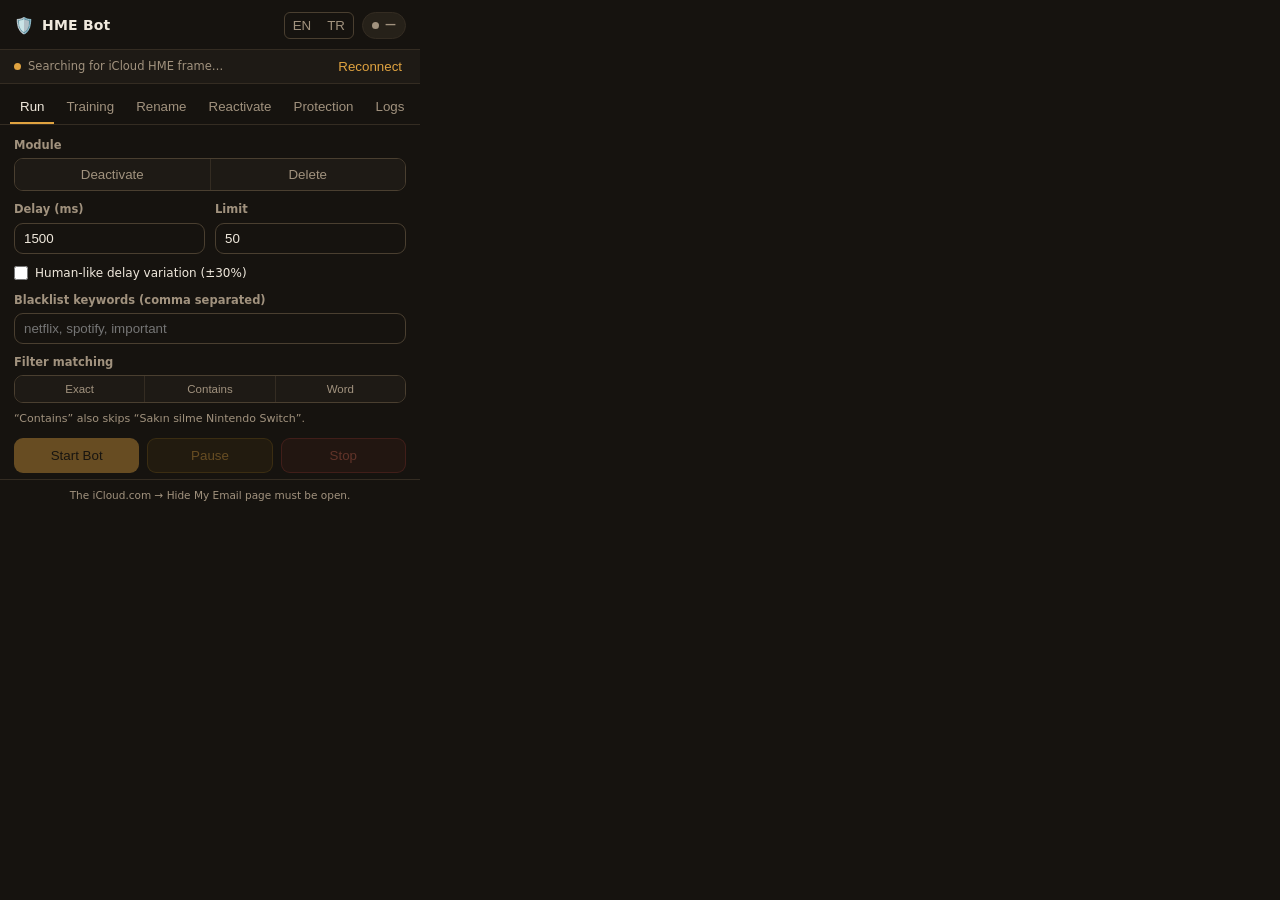
==== commit 6c303cad: "v2.2: reactivate, 3-way filter matching, undo, ground-truth report, warm amber UI Features - Reactiv" ====
--- a/popup.html
+++ b/popup.html
@@ -31,6 +31,7 @@
     <button class="tab active" data-tab="run" data-i18n="tab_run">Run</button>
     <button class="tab" data-tab="training" data-i18n="tab_training">Training</button>
     <button class="tab" data-tab="rename" data-i18n="tab_rename">Rename</button>
+    <button class="tab" data-tab="reactivate" data-i18n="tab_reactivate">Reactivate</button>
     <button class="tab" data-tab="protect" data-i18n="tab_protect">Protection</button>
     <button class="tab" data-tab="logs" data-i18n="tab_logs">Logs</button>
   </nav>
@@ -65,6 +66,15 @@
       <div class="field">
         <label for="inputFlags" data-i18n="label_flags">Blacklist keywords (comma separated)</label>
         <input type="text" id="inputFlags" placeholder="netflix, spotify, important">
+      </div>
+      <div class="field">
+        <label data-i18n="label_match_mode">Filter matching</label>
+        <div class="seg seg-3" id="matchSeg" role="group">
+          <button type="button" data-mode="exact" data-i18n="match_exact">Exact</button>
+          <button type="button" data-mode="contains" data-i18n="match_contains">Contains</button>
+          <button type="button" data-mode="word" data-i18n="match_word">Word</button>
+        </div>
+        <div class="hint" data-i18n="match_mode_hint">“Contains” also skips “Sakın silme Nintendo Switch”.</div>
       </div>
 
       <div id="protectNote" class="note hidden">
@@ -92,8 +102,50 @@
         </div>
         <div id="currentRow" class="current hidden"></div>
       </div>
+      <div id="undoBox" class="undo-box hidden">
+        <span data-i18n="undo_available">Last run can be undone:</span>
+        <b id="undoCount">0</b>
+        <button id="btnUndo" class="btn ghost" data-i18n="btn_undo">Undo</button>
+      </div>
 
       <div id="summaryBox" class="summary hidden"></div>
+      <div id="verifyBox" class="verify-box hidden"></div>
+    </section>
+
+    <!-- ================= REACTIVATE ================= -->
+    <section id="panel-reactivate" class="panel hidden">
+      <p class="desc" data-i18n="reactivate_desc">Move addresses from the inactive list back to active. Choose the source: a label filter or a pasted address list.</p>
+
+      <div class="field">
+        <label data-i18n="label_source">Source</label>
+        <div class="seg" id="reactSeg">
+          <button type="button" data-source="label" data-i18n="src_label">By label</button>
+          <button type="button" data-source="list" data-i18n="src_list">By address list</button>
+        </div>
+      </div>
+
+      <div id="reactLabelBox" class="field">
+        <label for="inputReactLabel" data-i18n="label_react_label">Label to reactivate</label>
+        <input type="text" id="inputReactLabel" placeholder="sakın silme">
+        <div class="hint" data-i18n="reactivate_label_hint">Uses the filter matching mode above.</div>
+      </div>
+
+      <div id="reactListBox" class="field hidden">
+        <label for="txtReactTargets" data-i18n="label_react_targets">Addresses (one per line)</label>
+        <textarea id="txtReactTargets" rows="5" spellcheck="false" placeholder="name@icloud.com"></textarea>
+        <div id="reactParseInfo" class="hint"></div>
+      </div>
+
+      <div class="btn-row">
+        <button id="btnStartReactivate" class="btn primary" disabled data-i18n="btn_start_reactivate">Reactivate</button>
+        <button id="btnStopReactivate" class="btn danger" disabled data-i18n="btn_stop">Stop</button>
+      </div>
+
+      <div id="reactProgress" class="progress-box hidden">
+        <div class="progress-info"><span id="reactProgressText">0 / 0</span><span id="reactProgressPct">0%</span></div>
+        <div class="bar"><div id="reactProgressFill" class="bar-fill"></div></div>
+      </div>
+      <div id="reactResults" class="results hidden"></div>
     </section>
 
     <!-- ================= TRAINING ================= -->
@@ -106,9 +158,9 @@
           <button type="button" data-mode="deactivate" data-i18n="mode_deactivate">Deactivate</button>
           <button type="button" data-mode="delete" data-i18n="mode_delete">Delete</button>
           <button type="button" data-mode="rename" data-i18n="mode_rename">Rename</button>
-        </div>
-      </div>
-
+          <button type="button" data-mode="reactivate" data-i18n="mode_reactivate">Reactivate</button>
+        </div>
+      </div>
       <ol class="steps" id="stepList">
         <li class="step" id="step1"><span class="step-num">1</span><span class="step-label" id="stepLabel1">—</span><span class="badge" id="badge1">—</span></li>
         <li class="step" id="step2"><span class="step-num">2</span><span class="step-label" id="stepLabel2">—</span><span class="badge" id="badge2">—</span></li>
@@ -120,6 +172,9 @@
         <button id="btnResetTraining" class="btn ghost" disabled data-i18n="btn_reset">Reset</button>
       </div>
       <p class="hint" data-i18n="training_hint">Start training, then click the 3 elements on the iCloud page, in order.</p>
+      <div class="btn-row">
+        <button id="btnSkipStep" class="btn ghost hidden" data-i18n="btn_skip_step">Skip this step</button>
+      </div>
     </section>
 
     <!-- ================= RENAME ================= -->
--- a/popup.css
+++ b/popup.css
@@ -1,18 +1,21 @@
-/* HME Bot — popup, modern dark minimal */
+/* HME Bot — popup, warm amber (omp) theme */
 :root {
-  --bg: #0d1117;
-  --panel: #161b22;
-  --panel-2: #1c2129;
-  --border: #262d38;
-  --border-strong: #363f4d;
-  --text: #e6edf3;
-  --muted: #8b949e;
-  --accent: #4f8cff;
-  --accent-hover: #6ba1ff;
-  --ok: #3fb950;
-  --warn: #d29922;
-  --danger: #f85149;
-  --radius: 8px;
+  --bg: #16130f;
+  --panel: #1e1a15;
+  --panel-2: #262119;
+  --border: #342c22;
+  --border-strong: #4a3f30;
+  --text: #f0e9dd;
+  --muted: #a1927e;
+  --accent: #e0a340;
+  --accent-hover: #f0b95c;
+  --accent-soft: rgba(224, 163, 64, .14);
+  --accent-border: rgba(224, 163, 64, .38);
+  --ok: #7fb069;
+  --warn: #e0a340;
+  --danger: #d1654f;
+  --info: #c9a227;
+  --radius: 9px;
 }
 
 * { box-sizing: border-box; margin: 0; padding: 0; }
@@ -44,7 +47,7 @@
   background: transparent; border: 0; color: var(--muted);
   font: 600 11px/1 inherit; padding: 5px 8px; cursor: pointer;
 }
-.lang-btn.active { background: var(--accent); color: #fff; }
+.lang-btn.active { background: var(--accent); color: #1a1611; }
 
 .chip {
   display: inline-flex; align-items: center; gap: 6px;
@@ -74,7 +77,7 @@
   background: none; border: 0; color: var(--accent); cursor: pointer;
   font: 600 11px inherit; padding: 2px 4px; border-radius: 4px;
 }
-.link-btn:hover { background: rgba(79, 140, 255, .12); }
+.link-btn:hover { background: var(--accent-soft); }
 
 /* ---------- Tabs ---------- */
 .tabs {
@@ -88,7 +91,7 @@
 }
 .tab:hover { color: var(--text); background: var(--panel); }
 .tab.active { color: var(--text); border-bottom-color: var(--accent); }
-.tab.flash { color: var(--accent); background: rgba(79, 140, 255, .1); }
+.tab.flash { color: var(--accent); background: var(--accent-soft); }
 
 /* ---------- Panels & fields ---------- */
 main { padding: 12px 14px 6px; }
@@ -105,7 +108,7 @@
   padding: 7px 9px; font: 12.5px inherit; outline: none;
 }
 textarea { resize: vertical; font-family: ui-monospace, "SF Mono", Menlo, monospace; font-size: 11.5px; line-height: 1.5; }
-input:focus, textarea:focus { border-color: var(--accent); box-shadow: 0 0 0 2px rgba(79, 140, 255, .18); }
+input:focus, textarea:focus { border-color: var(--accent); box-shadow: 0 0 0 2px var(--accent-soft); }
 input:disabled, textarea:disabled { opacity: .5; }
 
 .grid2 { display: grid; grid-template-columns: 1fr 1fr; gap: 10px; }
@@ -129,7 +132,7 @@
   border-right: 1px solid var(--border);
 }
 .seg button:last-child { border-right: 0; }
-.seg button.active { background: var(--accent); color: #fff; }
+.seg button.active { background: var(--accent); color: #1a1611; }
 .seg button:disabled { opacity: .5; cursor: default; }
 
 /* ---------- Buttons ---------- */
@@ -140,7 +143,7 @@
   transition: background .15s, opacity .15s;
 }
 .btn:disabled { opacity: .4; cursor: default; }
-.btn.primary { background: var(--accent); color: #fff; }
+.btn.primary { background: var(--accent); color: #1a1611; }
 .btn.primary:hover:not(:disabled) { background: var(--accent-hover); }
 .btn.warn { background: rgba(210, 153, 34, .16); color: var(--warn); border-color: rgba(210, 153, 34, .4); }
 .btn.warn:hover:not(:disabled) { background: rgba(210, 153, 34, .26); }
@@ -182,7 +185,7 @@
   background: var(--panel); border: 1px solid var(--border);
   border-radius: var(--radius); padding: 8px 10px;
 }
-.step.active { border-color: var(--accent); box-shadow: 0 0 0 2px rgba(79, 140, 255, .15); }
+.step.active { border-color: var(--accent); box-shadow: 0 0 0 2px var(--accent-soft); }
 .step.done { border-color: rgba(63, 185, 80, .5); }
 .step-num {
   width: 20px; height: 20px; border-radius: 50%; flex: none;
@@ -191,7 +194,7 @@
   font-size: 11px; font-weight: 700; color: var(--muted);
 }
 .step.done .step-num { background: var(--ok); border-color: var(--ok); color: #fff; }
-.step.active .step-num { background: var(--accent); border-color: var(--accent); color: #fff; }
+.step.active .step-num { background: var(--accent); border-color: var(--accent); color: #1a1611; }
 .step-label { flex: 1; font-size: 12px; }
 .badge {
   font-size: 10.5px; font-weight: 600; padding: 2px 8px; border-radius: 999px;
@@ -199,7 +202,7 @@
   white-space: nowrap;
 }
 .badge.set { color: var(--ok); border-color: rgba(63, 185, 80, .4); }
-.badge.waiting { color: var(--accent); border-color: rgba(79, 140, 255, .5); animation: pulse 1.2s infinite; }
+.badge.waiting { color: var(--accent); border-color: var(--accent-border); animation: pulse 1.2s infinite; }
 
 /* ---------- Rename results ---------- */
 .results {
@@ -271,3 +274,28 @@
 ::-webkit-scrollbar { width: 8px; height: 8px; }
 ::-webkit-scrollbar-thumb { background: var(--border-strong); border-radius: 4px; }
 ::-webkit-scrollbar-track { background: transparent; }
+
+/* ---------- v2.2 additions: match segments, undo, verify, reactivate ---------- */
+.seg-3 button { font-size: 11.5px; padding: 7px 2px; }
+
+.undo-box {
+  display: flex; align-items: center; gap: 8px;
+  background: var(--panel); border: 1px solid var(--border);
+  border-left: 3px solid var(--accent);
+  border-radius: var(--radius); padding: 8px 10px;
+  font-size: 11.5px; color: var(--muted);
+}
+.undo-box b { color: var(--text); }
+.undo-box .btn { flex: none; margin-left: auto; padding: 5px 12px; font-size: 11.5px; }
+
+.verify-box {
+  background: var(--panel); border: 1px solid var(--border);
+  border-left: 3px solid var(--ok); border-radius: var(--radius);
+  padding: 8px 10px; font-size: 11.5px; color: var(--muted);
+}
+.verify-box .v-line { color: var(--text); margin-top: 2px; }
+.verify-box .v-ok { color: var(--ok); }
+.verify-box .v-warn { color: var(--warn); }
+
+.res-row.reactivated .ico { color: var(--ok); }
+.res-row.mismatch .ico, .res-row.aborted .ico { color: var(--warn); }
